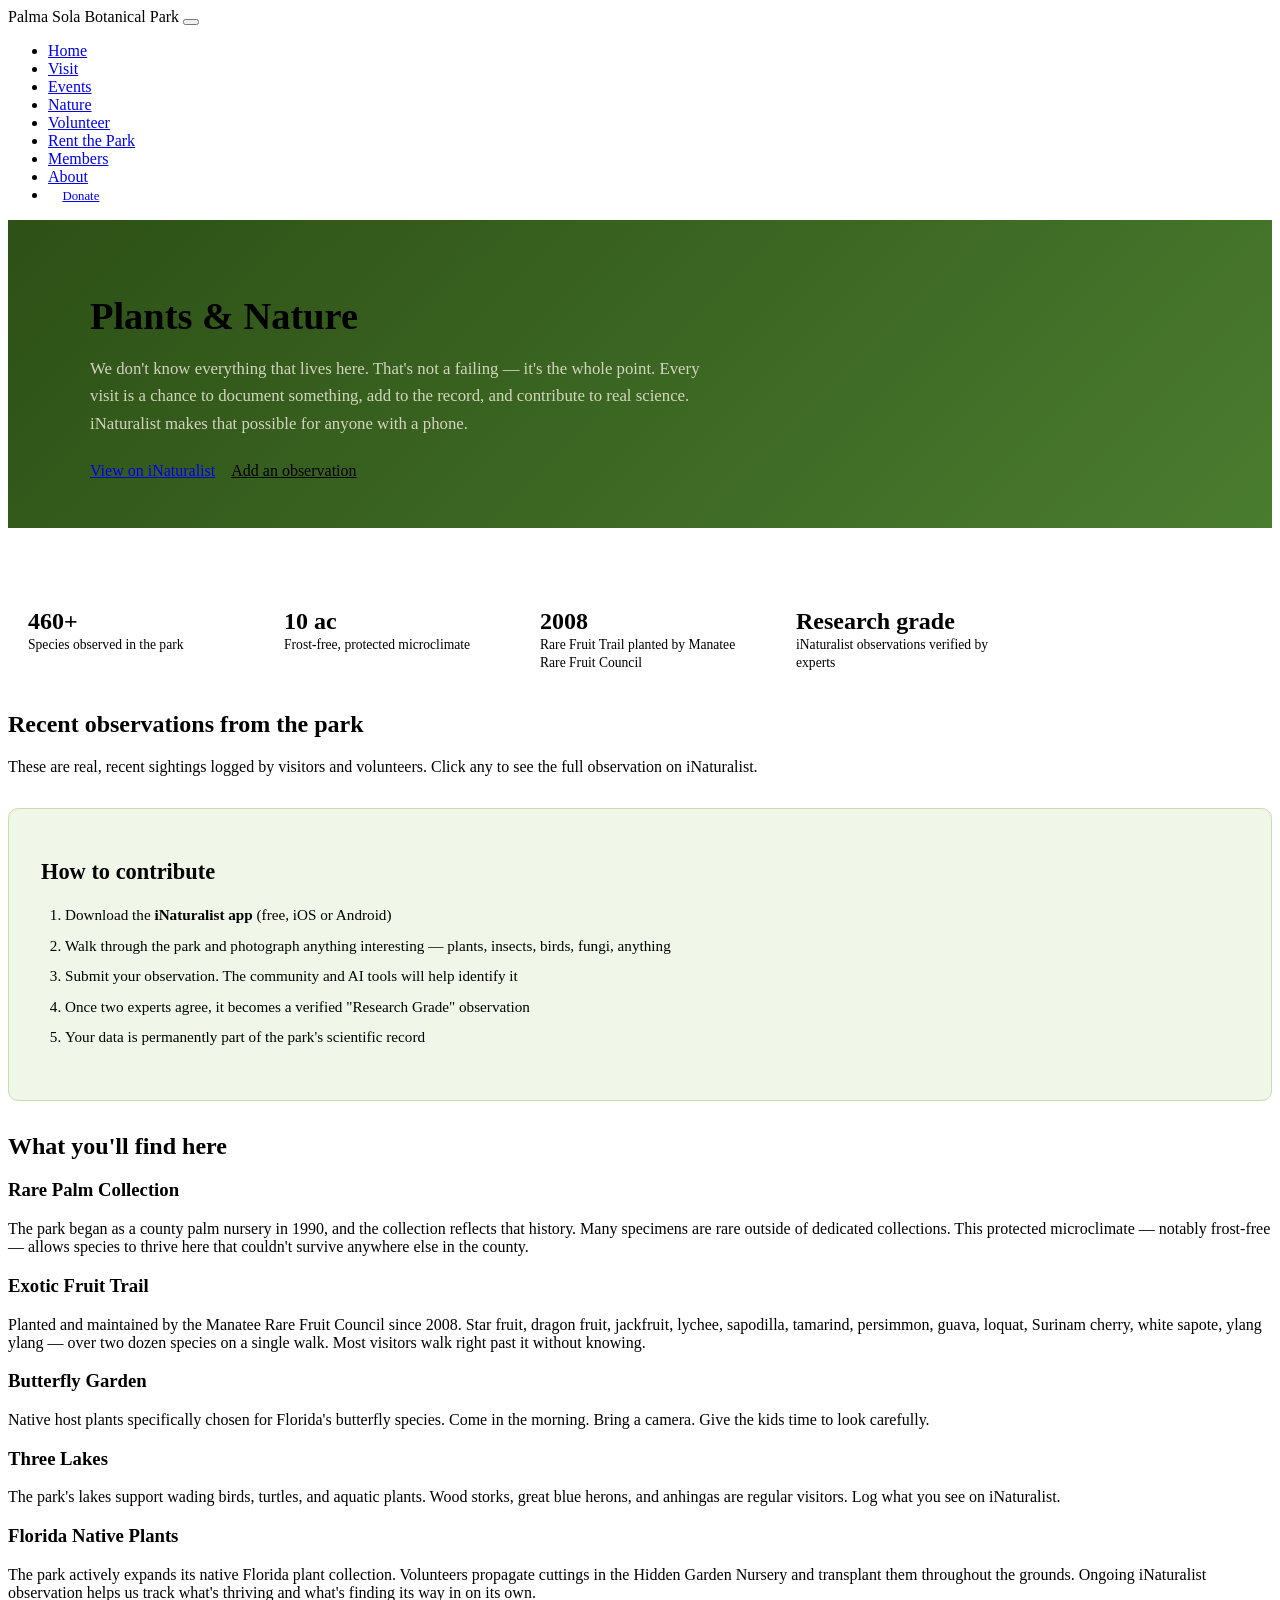
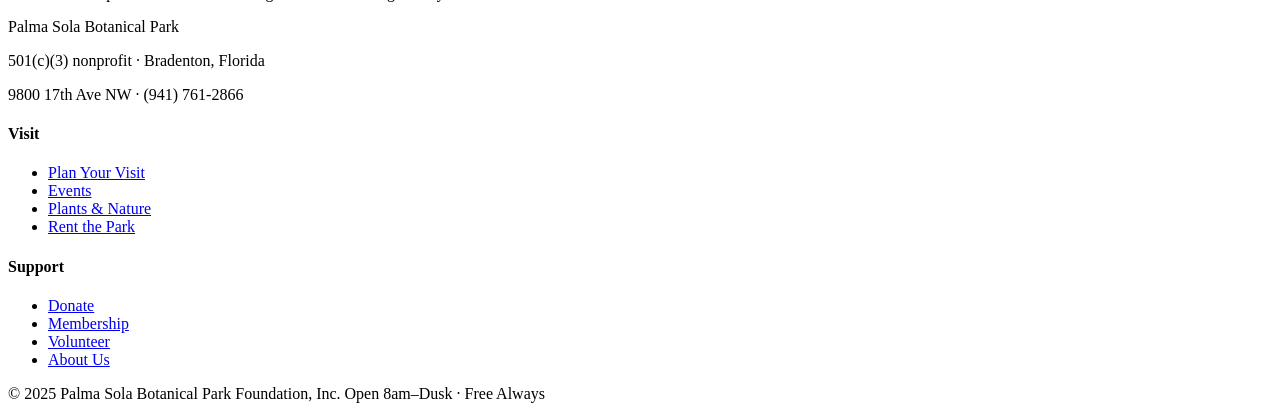
==== nature.html @ dcb482d2 "Add files via upload" ====
<!DOCTYPE html>
<html lang="en">
<head>
  <meta charset="UTF-8">
  <meta name="viewport" content="width=device-width, initial-scale=1.0">
  <title>Plants & Nature — Palma Sola Botanical Park</title>
  <link rel="stylesheet" href="css/shared.css">
  <style>
    .inat-hero {
      background: linear-gradient(135deg, #2d5016, #4a7c2f);
      color: var(--sand);
      padding: 3rem 1.5rem;
      margin-bottom: 0;
    }
    .inat-hero-inner { max-width: 1100px; margin: 0 auto; }
    .inat-hero h1 { font-family: var(--font-display); font-size: 2.4rem; color: var(--sand); margin-bottom: 0.5rem; }
    .inat-hero p { color: rgba(245,239,224,0.82); max-width: 640px; font-size: 1.05rem; line-height: 1.65; margin-bottom: 1.5rem; }
    .inat-hero .btn-row { display: flex; gap: 1rem; flex-wrap: wrap; }

    .inat-grid {
      display: grid;
      grid-template-columns: repeat(auto-fill, minmax(180px, 1fr));
      gap: 1.25rem;
      margin: 2rem 0;
    }

    .inat-card {
      border-radius: 8px;
      overflow: hidden;
      background: white;
      box-shadow: 0 2px 10px rgba(0,0,0,0.08);
      transition: transform 0.2s, box-shadow 0.2s;
      text-decoration: none;
      display: block;
    }

    .inat-card:hover { transform: translateY(-3px); box-shadow: 0 6px 20px rgba(45,80,22,0.15); }
    .inat-card img { width: 100%; height: 150px; object-fit: cover; }

    .inat-no-photo {
      width: 100%; height: 150px;
      background: #e0edd4;
      display: flex; align-items: center; justify-content: center;
      font-size: 0.8rem; color: #888;
    }

    .inat-info { padding: 0.75rem; }
    .inat-common { display: block; font-size: 0.9rem; font-weight: 700; color: var(--text); margin-bottom: 0.2rem; }
    .inat-sci { display: block; font-size: 0.78rem; font-style: italic; color: #888; margin-bottom: 0.2rem; }
    .inat-date { display: block; font-size: 0.72rem; color: #aaa; }
    .inat-link { margin-top: 0; font-size: 0.9rem; }
    .inat-link a { color: var(--green-mid); font-weight: 600; }

    .loading { color: #999; font-style: italic; font-size: 0.9rem; padding: 1.5rem 0; }

    .how-to-box {
      background: #f0f7e8;
      border-radius: 10px;
      padding: 2rem;
      margin: 2rem 0;
      border: 1px solid #c5dfa8;
    }

    .how-to-box h2 { font-family: var(--font-display); font-size: 1.4rem; color: var(--green-deep); margin-bottom: 0.75rem; }
    .how-to-box ol { padding-left: 1.5rem; color: var(--text-light); font-size: 0.95rem; line-height: 2; }

    .facts-grid {
      display: grid;
      grid-template-columns: repeat(auto-fill, minmax(220px, 1fr));
      gap: 1rem;
      margin: 1.5rem 0;
    }

    .fact-chip {
      background: var(--sand);
      border-radius: 6px;
      padding: 1rem 1.25rem;
      border-left: 3px solid var(--green-light);
    }

    .fact-chip strong { display: block; font-family: var(--font-display); font-size: 1.5rem; color: var(--green-deep); }
    .fact-chip span { font-size: 0.85rem; color: var(--text-light); }
  </style>
</head>
<body>

  <nav class="site-nav">
    <div class="nav-inner">
      <span class="nav-logo">Palma Sola Botanical Park</span>
      <button class="nav-hamburger" aria-label="Menu"><span></span><span></span><span></span></button>
      <ul class="nav-links">
        <li><a href="index.html">Home</a></li>
        <li><a href="visit.html">Visit</a></li>
        <li><a href="events.html">Events</a></li>
        <li><a href="nature.html" class="active">Nature</a></li>
        <li><a href="volunteer.html">Volunteer</a></li>
        <li><a href="venue.html">Rent the Park</a></li>
        <li><a href="members.html">Members</a></li>
        <li><a href="about.html">About</a></li>
        <li><a href="donate.html" class="btn btn-accent" style="padding:0.35rem 0.9rem;font-size:0.8rem;">Donate</a></li>
      </ul>
    </div>
  </nav>

  <div class="inat-hero">
    <div class="inat-hero-inner">
      <h1>Plants &amp; Nature</h1>
      <p>We don't know everything that lives here. That's not a failing — it's the whole point. Every visit is a chance to document something, add to the record, and contribute to real science. iNaturalist makes that possible for anyone with a phone.</p>
      <div class="btn-row">
        <a href="https://www.inaturalist.org/projects/palma-sola-botanical-park" target="_blank" rel="noopener" class="btn btn-primary">View on iNaturalist</a>
        <a href="https://www.inaturalist.org/observations/new" target="_blank" rel="noopener" class="btn btn-outline" style="border-color:var(--green-light);color:var(--green-light);">Add an observation</a>
      </div>
    </div>
  </div>

  <div class="page-content" style="padding-top:2.5rem">

    <div class="facts-grid">
      <div class="fact-chip"><strong>460+</strong><span>Species observed in the park</span></div>
      <div class="fact-chip"><strong>10 ac</strong><span>Frost-free, protected microclimate</span></div>
      <div class="fact-chip"><strong>2008</strong><span>Rare Fruit Trail planted by Manatee Rare Fruit Council</span></div>
      <div class="fact-chip"><strong>Research grade</strong><span>iNaturalist observations verified by experts</span></div>
    </div>

    <h2 class="section-head">Recent observations from the park</h2>
    <p style="color:var(--text-light);margin-bottom:0.5rem">These are real, recent sightings logged by visitors and volunteers. Click any to see the full observation on iNaturalist.</p>
    <div id="inat-nature"></div>

    <div class="how-to-box">
      <h2>How to contribute</h2>
      <ol>
        <li>Download the <strong>iNaturalist app</strong> (free, iOS or Android)</li>
        <li>Walk through the park and photograph anything interesting — plants, insects, birds, fungi, anything</li>
        <li>Submit your observation. The community and AI tools will help identify it</li>
        <li>Once two experts agree, it becomes a verified "Research Grade" observation</li>
        <li>Your data is permanently part of the park's scientific record</li>
      </ol>
    </div>

    <h2 class="section-head">What you'll find here</h2>

    <h3 class="sub-head">Rare Palm Collection</h3>
    <p>The park began as a county palm nursery in 1990, and the collection reflects that history. Many specimens are rare outside of dedicated collections. This protected microclimate — notably frost-free — allows species to thrive here that couldn't survive anywhere else in the county.</p>

    <h3 class="sub-head">Exotic Fruit Trail</h3>
    <p>Planted and maintained by the Manatee Rare Fruit Council since 2008. Star fruit, dragon fruit, jackfruit, lychee, sapodilla, tamarind, persimmon, guava, loquat, Surinam cherry, white sapote, ylang ylang — over two dozen species on a single walk. Most visitors walk right past it without knowing.</p>

    <h3 class="sub-head">Butterfly Garden</h3>
    <p>Native host plants specifically chosen for Florida's butterfly species. Come in the morning. Bring a camera. Give the kids time to look carefully.</p>

    <h3 class="sub-head">Three Lakes</h3>
    <p>The park's lakes support wading birds, turtles, and aquatic plants. Wood storks, great blue herons, and anhingas are regular visitors. Log what you see on iNaturalist.</p>

    <h3 class="sub-head">Florida Native Plants</h3>
    <p>The park actively expands its native Florida plant collection. Volunteers propagate cuttings in the Hidden Garden Nursery and transplant them throughout the grounds. Ongoing iNaturalist observation helps us track what's thriving and what's finding its way in on its own.</p>

  </div>

  <footer class="site-footer">
    <div class="footer-inner">
      <div>
        <div class="footer-brand">Palma Sola Botanical Park</div>
        <p class="footer-text">501(c)(3) nonprofit · Bradenton, Florida</p>
        <p class="footer-text" style="margin-top:0.75rem">9800 17th Ave NW · (941) 761-2866</p>
      </div>
      <div class="footer-col">
        <h4>Visit</h4>
        <ul>
          <li><a href="visit.html">Plan Your Visit</a></li>
          <li><a href="events.html">Events</a></li>
          <li><a href="nature.html">Plants &amp; Nature</a></li>
          <li><a href="venue.html">Rent the Park</a></li>
        </ul>
      </div>
      <div class="footer-col">
        <h4>Support</h4>
        <ul>
          <li><a href="donate.html">Donate</a></li>
          <li><a href="members.html">Membership</a></li>
          <li><a href="volunteer.html">Volunteer</a></li>
          <li><a href="about.html">About Us</a></li>
        </ul>
      </div>
    </div>
    <div class="footer-bottom">
      <span>© 2025 Palma Sola Botanical Park Foundation, Inc.</span>
      <span>Open 8am–Dusk · Free Always</span>
    </div>
  </footer>

  <script src="js/psbp.js"></script>
  <script>loadINaturalist('inat-nature', 12);</script>
</body>
</html>
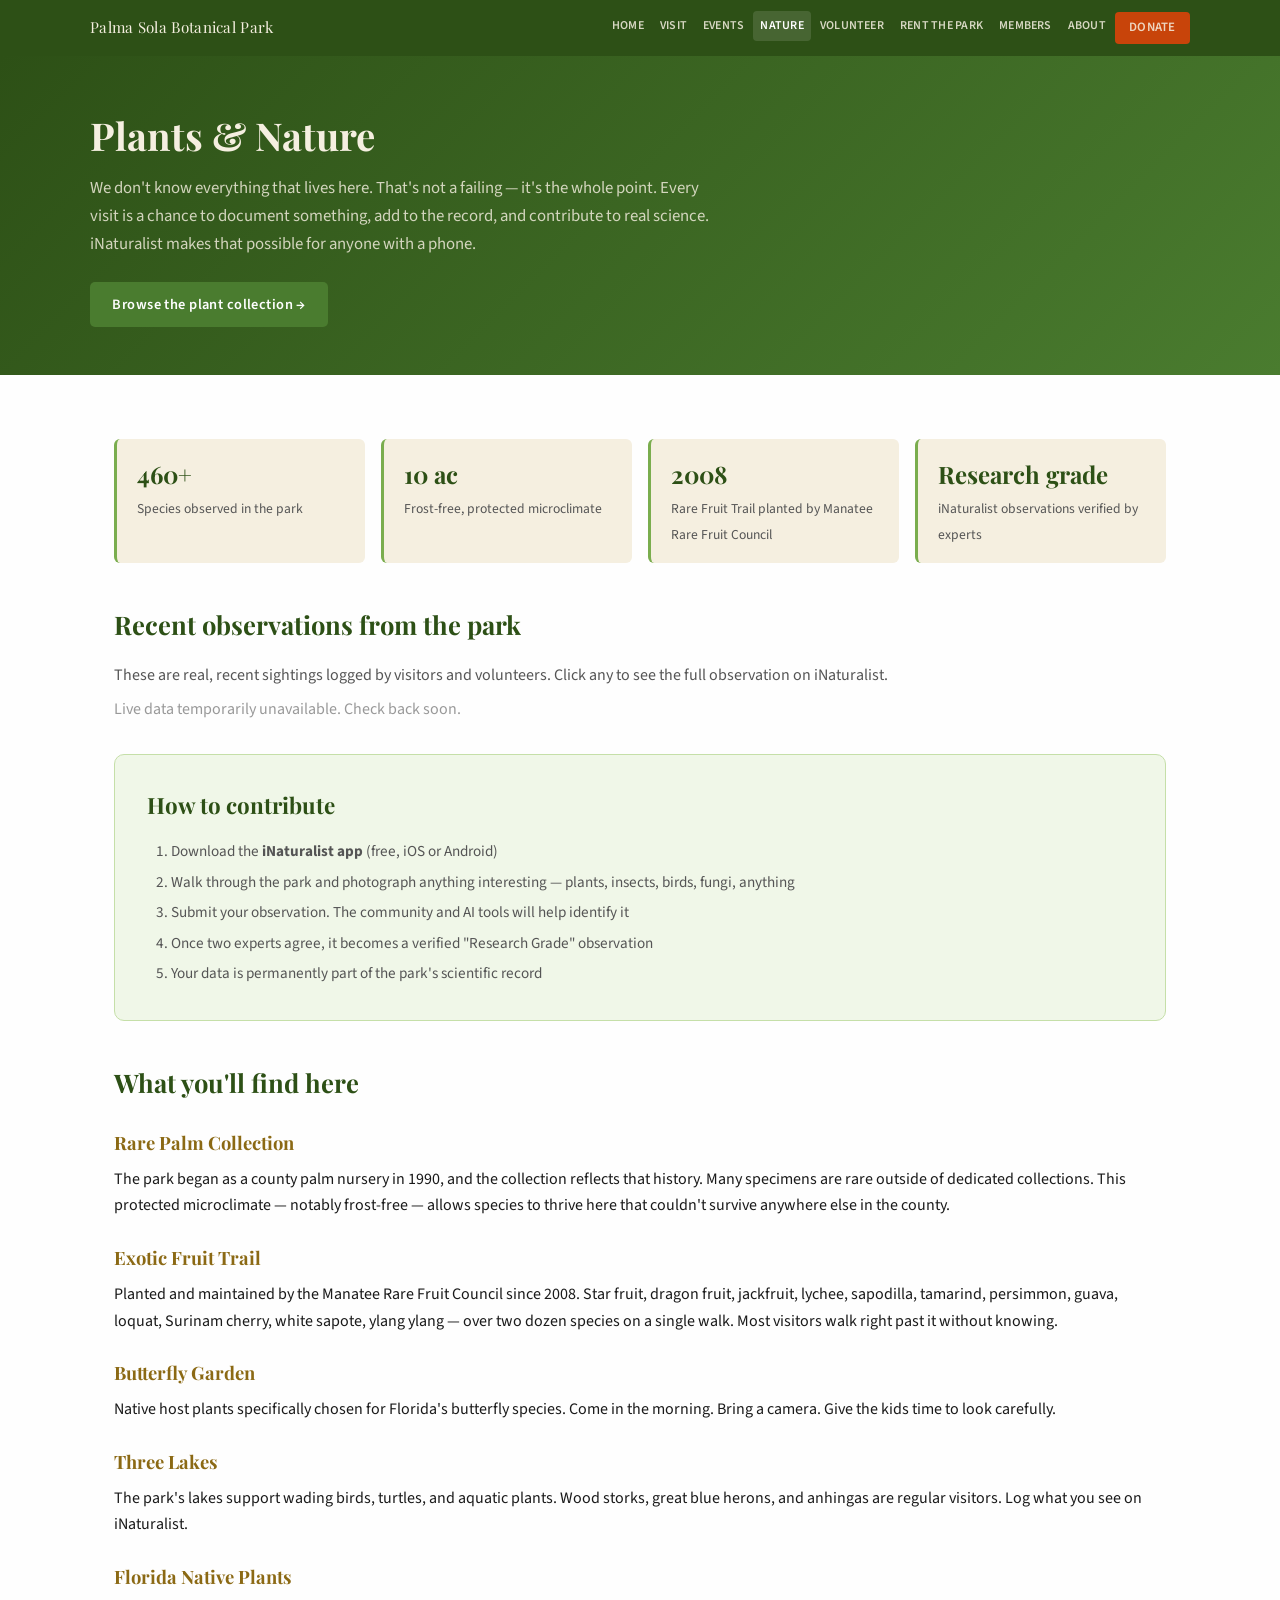
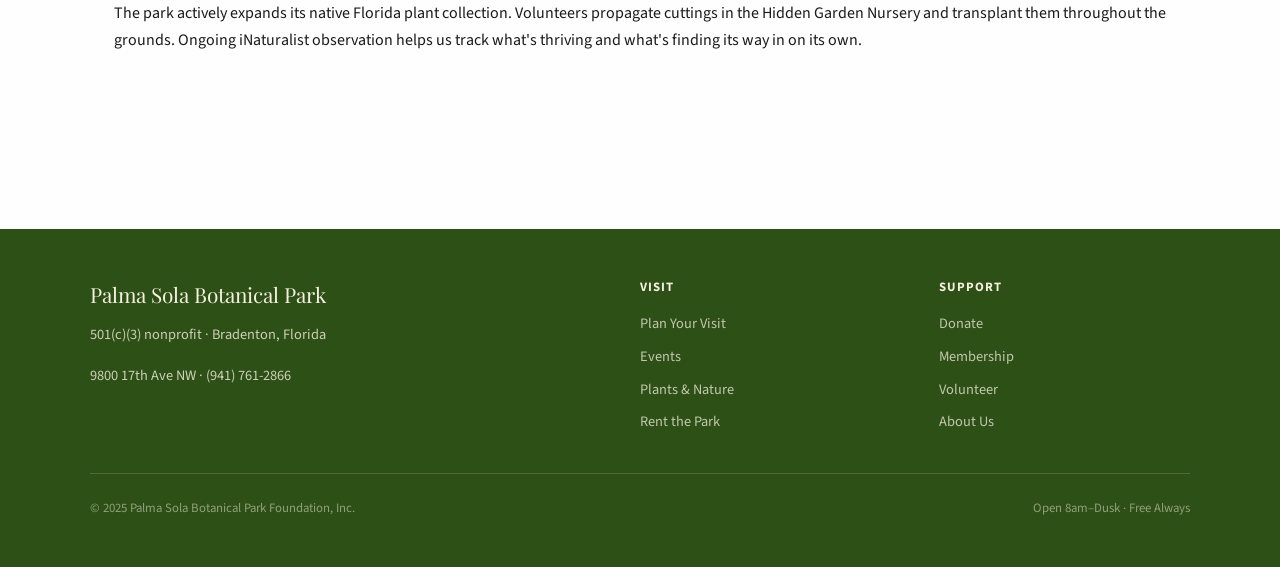
==== commit 2fd9ce75: "Add files via upload" ====
--- a/nature.html
+++ b/nature.html
@@ -107,8 +107,7 @@
       <h1>Plants &amp; Nature</h1>
       <p>We don't know everything that lives here. That's not a failing — it's the whole point. Every visit is a chance to document something, add to the record, and contribute to real science. iNaturalist makes that possible for anyone with a phone.</p>
       <div class="btn-row">
-        <a href="https://www.inaturalist.org/projects/palma-sola-botanical-park" target="_blank" rel="noopener" class="btn btn-primary">View on iNaturalist</a>
-        <a href="https://www.inaturalist.org/observations/new" target="_blank" rel="noopener" class="btn btn-outline" style="border-color:var(--green-light);color:var(--green-light);">Add an observation</a>
+<a href="plants.html" class="btn btn-primary">Browse the plant collection →</a>
       </div>
     </div>
   </div>
--- a/css/shared.css
+++ b/css/shared.css
@@ -0,0 +1,391 @@
+/* =============================================
+   PSBP SHARED STYLES
+   ============================================= */
+
+@import url('https://fonts.googleapis.com/css2?family=Playfair+Display:ital,wght@0,400;0,700;1,400&family=Source+Sans+3:wght@300;400;600&display=swap');
+
+:root {
+  --green-deep: #2d5016;
+  --green-mid: #4a7c2f;
+  --green-light: #7aad4e;
+  --earth: #8b6914;
+  --sand: #f5efe0;
+  --white: #fefefe;
+  --text: #1a1a1a;
+  --text-light: #555;
+  --accent: #c8440a;
+  --font-display: 'Playfair Display', Georgia, serif;
+  --font-body: 'Source Sans 3', 'Helvetica Neue', sans-serif;
+}
+
+*, *::before, *::after { box-sizing: border-box; margin: 0; padding: 0; }
+
+html { scroll-behavior: smooth; }
+
+body {
+  font-family: var(--font-body);
+  font-weight: 400;
+  color: var(--text);
+  background: var(--white);
+  line-height: 1.65;
+}
+
+a { color: var(--green-mid); text-decoration: none; }
+a:hover { color: var(--green-deep); text-decoration: underline; }
+
+img { max-width: 100%; display: block; }
+
+/* ---- NAV ---- */
+.site-nav {
+  background: var(--green-deep);
+  position: sticky;
+  top: 0;
+  z-index: 100;
+  padding: 0 1.5rem;
+}
+
+.nav-inner {
+  max-width: 1100px;
+  margin: 0 auto;
+  display: flex;
+  align-items: center;
+  justify-content: space-between;
+  height: 56px;
+}
+
+.nav-logo {
+  font-family: var(--font-display);
+  font-size: 1.1rem;
+  color: var(--sand);
+  letter-spacing: 0.02em;
+  white-space: nowrap;
+}
+
+.nav-links {
+  display: flex;
+  gap: 0.25rem;
+  list-style: none;
+}
+
+.nav-links a {
+  color: rgba(245,239,224,0.85);
+  font-size: 0.85rem;
+  font-weight: 600;
+  padding: 0.4rem 0.65rem;
+  border-radius: 4px;
+  transition: background 0.15s, color 0.15s;
+  letter-spacing: 0.03em;
+  text-transform: uppercase;
+}
+
+.nav-links a:hover,
+.nav-links a.active {
+  background: rgba(255,255,255,0.12);
+  color: var(--white);
+  text-decoration: none;
+}
+
+.nav-hamburger {
+  display: none;
+  background: none;
+  border: none;
+  cursor: pointer;
+  padding: 6px;
+}
+
+.nav-hamburger span {
+  display: block;
+  width: 24px;
+  height: 2px;
+  background: var(--sand);
+  margin: 5px 0;
+  transition: 0.3s;
+}
+
+/* ---- PAGE WRAPPER ---- */
+.page-content {
+  max-width: 1100px;
+  margin: 0 auto;
+  padding: 3rem 1.5rem 5rem;
+}
+
+.page-title {
+  font-family: var(--font-display);
+  font-size: 2.4rem;
+  color: var(--green-deep);
+  margin-bottom: 0.5rem;
+  line-height: 1.2;
+}
+
+.page-subtitle {
+  font-size: 1.1rem;
+  color: var(--text-light);
+  margin-bottom: 2.5rem;
+  border-bottom: 2px solid var(--green-light);
+  padding-bottom: 1.5rem;
+}
+
+/* ---- SECTION HEADINGS ---- */
+h2.section-head {
+  font-family: var(--font-display);
+  font-size: 1.6rem;
+  color: var(--green-deep);
+  margin: 2.5rem 0 1rem;
+}
+
+h3.sub-head {
+  font-family: var(--font-display);
+  font-size: 1.15rem;
+  color: var(--earth);
+  margin: 1.5rem 0 0.5rem;
+}
+
+p { margin-bottom: 1rem; }
+
+/* ---- CARDS ---- */
+.card-grid {
+  display: grid;
+  grid-template-columns: repeat(auto-fill, minmax(280px, 1fr));
+  gap: 1.5rem;
+  margin: 1.5rem 0;
+}
+
+.card {
+  border: 1px solid #ddd;
+  border-radius: 8px;
+  padding: 1.5rem;
+  background: var(--white);
+  transition: box-shadow 0.2s, transform 0.2s;
+}
+
+.card:hover {
+  box-shadow: 0 4px 20px rgba(45,80,22,0.12);
+  transform: translateY(-2px);
+}
+
+/* ---- BUTTONS ---- */
+.btn {
+  display: inline-block;
+  padding: 0.65rem 1.4rem;
+  border-radius: 5px;
+  font-weight: 600;
+  font-size: 0.9rem;
+  letter-spacing: 0.03em;
+  cursor: pointer;
+  transition: background 0.15s, transform 0.1s;
+  text-decoration: none;
+}
+
+.btn:hover { transform: translateY(-1px); text-decoration: none; }
+
+.btn-primary {
+  background: var(--green-mid);
+  color: var(--white);
+}
+.btn-primary:hover { background: var(--green-deep); color: var(--white); }
+
+.btn-outline {
+  border: 2px solid var(--green-mid);
+  color: var(--green-mid);
+  background: transparent;
+}
+.btn-outline:hover { background: var(--green-mid); color: var(--white); }
+
+.btn-accent {
+  background: var(--accent);
+  color: var(--white);
+}
+.btn-accent:hover { background: #a33208; color: var(--white); }
+
+/* ---- FOOTER ---- */
+.site-footer {
+  background: var(--green-deep);
+  color: rgba(245,239,224,0.8);
+  padding: 3rem 1.5rem;
+  margin-top: 5rem;
+}
+
+.footer-inner {
+  max-width: 1100px;
+  margin: 0 auto;
+  display: grid;
+  grid-template-columns: 2fr 1fr 1fr;
+  gap: 3rem;
+}
+
+.footer-brand {
+  font-family: var(--font-display);
+  font-size: 1.3rem;
+  color: var(--sand);
+  margin-bottom: 0.75rem;
+}
+
+.footer-text { font-size: 0.9rem; line-height: 1.7; }
+
+.footer-col h4 {
+  color: var(--sand);
+  font-size: 0.8rem;
+  text-transform: uppercase;
+  letter-spacing: 0.08em;
+  margin-bottom: 0.75rem;
+}
+
+.footer-col ul { list-style: none; }
+.footer-col li { margin-bottom: 0.4rem; }
+.footer-col a { color: rgba(245,239,224,0.75); font-size: 0.9rem; }
+.footer-col a:hover { color: var(--sand); text-decoration: none; }
+
+.footer-bottom {
+  max-width: 1100px;
+  margin: 2rem auto 0;
+  padding-top: 1.5rem;
+  border-top: 1px solid rgba(255,255,255,0.15);
+  font-size: 0.8rem;
+  color: rgba(245,239,224,0.5);
+  display: flex;
+  justify-content: space-between;
+  align-items: center;
+}
+
+/* ---- ALERT BANNER ---- */
+.alert-banner {
+  background: var(--accent);
+  color: white;
+  text-align: center;
+  padding: 0.6rem 1rem;
+  font-size: 0.9rem;
+  font-weight: 600;
+}
+
+.alert-banner a { color: white; text-decoration: underline; }
+
+/* ---- RESPONSIVE ---- */
+@media (max-width: 768px) {
+  .nav-links { display: none; flex-direction: column; position: absolute; top: 56px; left: 0; right: 0; background: var(--green-deep); padding: 1rem; }
+  .nav-links.open { display: flex; }
+  .nav-hamburger { display: block; }
+  .footer-inner { grid-template-columns: 1fr; gap: 2rem; }
+  .page-title { font-size: 1.8rem; }
+  .footer-bottom { flex-direction: column; gap: 0.5rem; text-align: center; }
+}
+
+/* ---- iNAT COUNTER WIDGET ---- */
+.inat-counter {
+  background: var(--green-deep);
+  border-radius: 10px;
+  padding: 1.5rem;
+  color: var(--sand);
+}
+
+.counter-stats {
+  display: flex;
+  gap: 1.5rem;
+  margin-bottom: 1.25rem;
+}
+
+.counter-stat {
+  text-align: center;
+  flex: 1;
+  background: rgba(255,255,255,0.08);
+  border-radius: 8px;
+  padding: 0.85rem 0.5rem;
+}
+
+.counter-num {
+  display: block;
+  font-family: var(--font-display);
+  font-size: 2rem;
+  font-weight: 700;
+  color: var(--green-light);
+  line-height: 1.1;
+}
+
+.counter-label {
+  display: block;
+  font-size: 0.7rem;
+  text-transform: uppercase;
+  letter-spacing: 0.1em;
+  color: rgba(245,239,224,0.6);
+  margin-top: 0.2rem;
+}
+
+.counter-latest {
+  margin-bottom: 1.25rem;
+}
+
+.counter-latest-label {
+  display: block;
+  font-size: 0.72rem;
+  text-transform: uppercase;
+  letter-spacing: 0.1em;
+  color: var(--green-light);
+  font-weight: 700;
+  margin-bottom: 0.5rem;
+}
+
+.counter-photo-link {
+  display: flex;
+  align-items: center;
+  gap: 0.75rem;
+  text-decoration: none;
+  background: rgba(255,255,255,0.07);
+  border-radius: 6px;
+  padding: 0.6rem;
+  transition: background 0.15s;
+}
+
+.counter-photo-link:hover {
+  background: rgba(255,255,255,0.13);
+  text-decoration: none;
+}
+
+.counter-photo {
+  width: 56px;
+  height: 56px;
+  object-fit: cover;
+  border-radius: 5px;
+  flex-shrink: 0;
+}
+
+.counter-photo-name {
+  display: block;
+  font-size: 0.9rem;
+  font-weight: 600;
+  color: var(--sand);
+  line-height: 1.3;
+}
+
+.counter-photo-date {
+  display: block;
+  font-size: 0.75rem;
+  color: rgba(245,239,224,0.55);
+  margin-top: 0.15rem;
+}
+
+.counter-cta {
+  display: block;
+  text-align: center;
+  font-size: 0.85rem;
+  font-weight: 700;
+  color: var(--green-light);
+  padding: 0.5rem 0 0;
+  letter-spacing: 0.02em;
+}
+
+.counter-cta:hover { color: var(--sand); text-decoration: none; }
+
+/* ---- NAV OVERFLOW FIX (added Plants link) ---- */
+.nav-logo { font-size: 0.95rem; }
+
+.nav-links a {
+  font-size: 0.75rem;
+  padding: 0.4rem 0.45rem;
+  letter-spacing: 0.02em;
+}
+
+.nav-links { gap: 0.1rem; }
+
+@media (max-width: 1100px) {
+  .nav-logo { font-size: 0.85rem; }
+  .nav-links a { font-size: 0.72rem; padding: 0.35rem 0.35rem; }
+}
